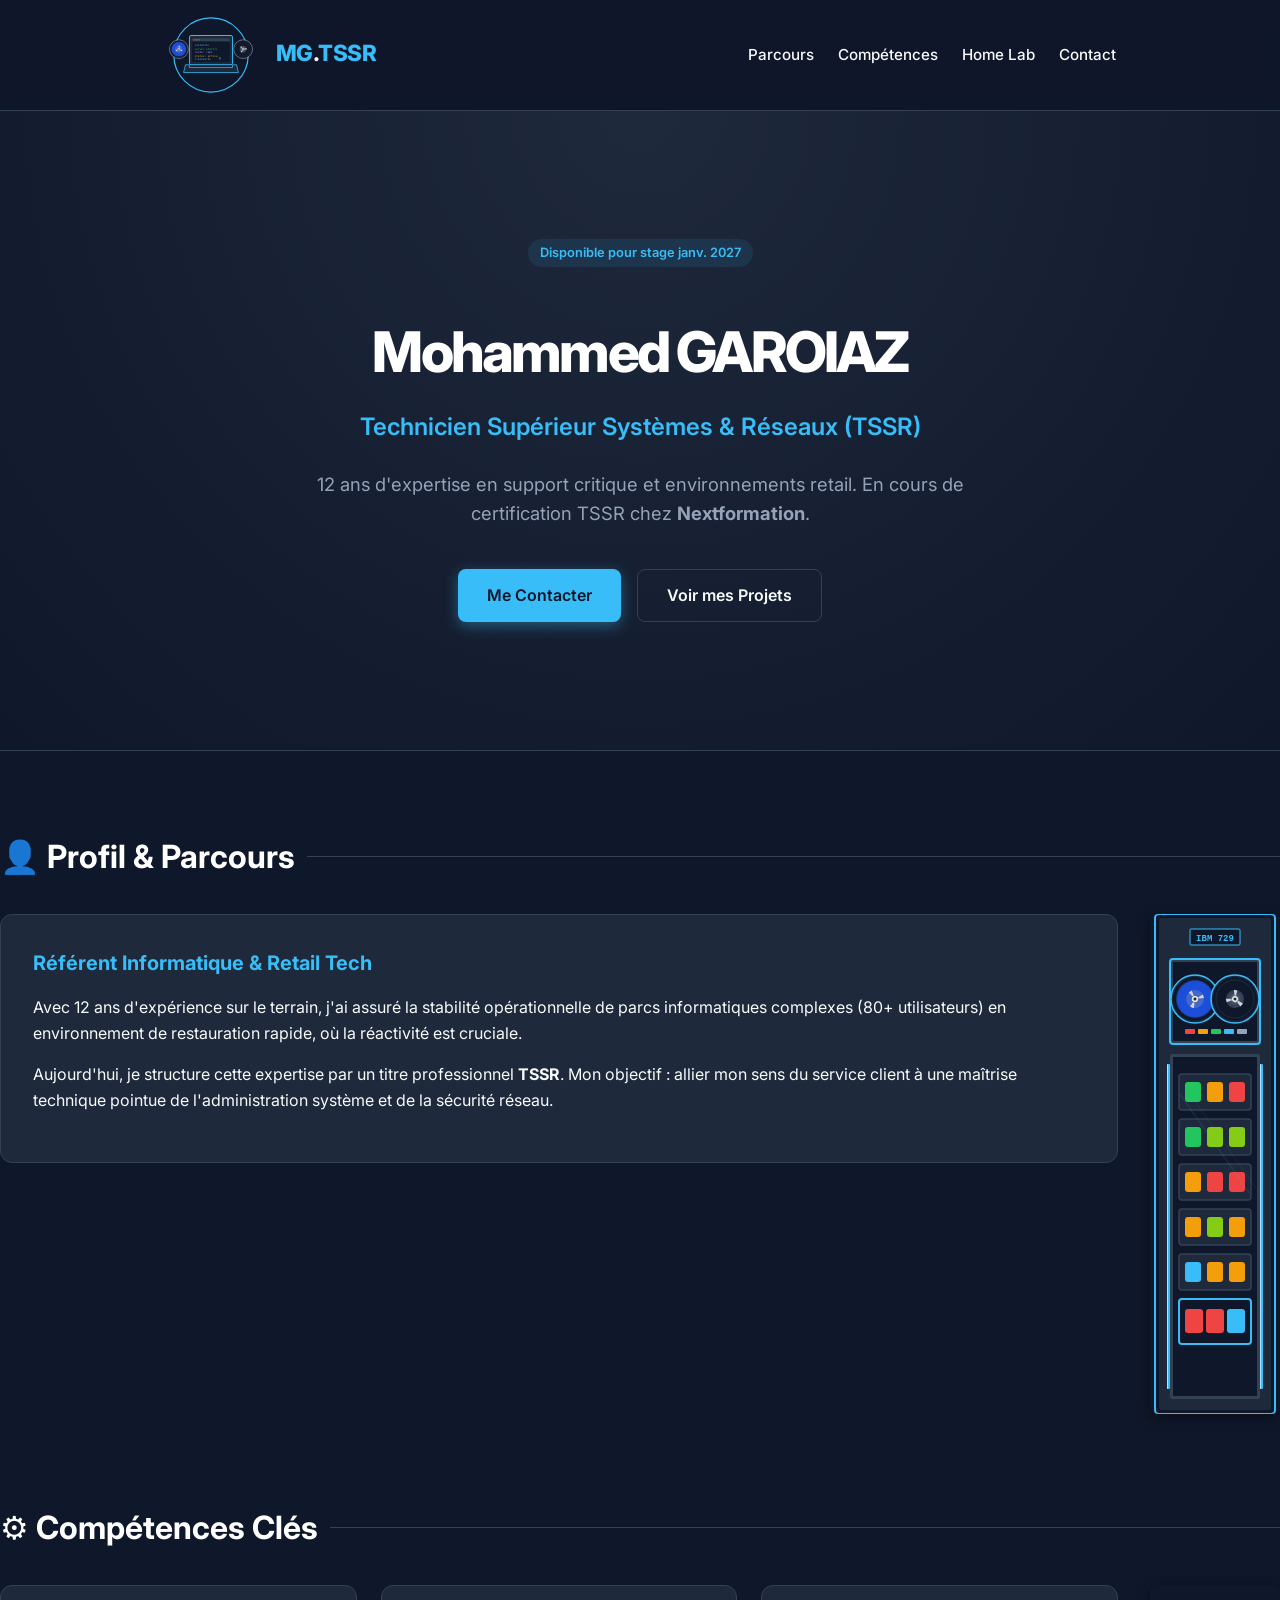
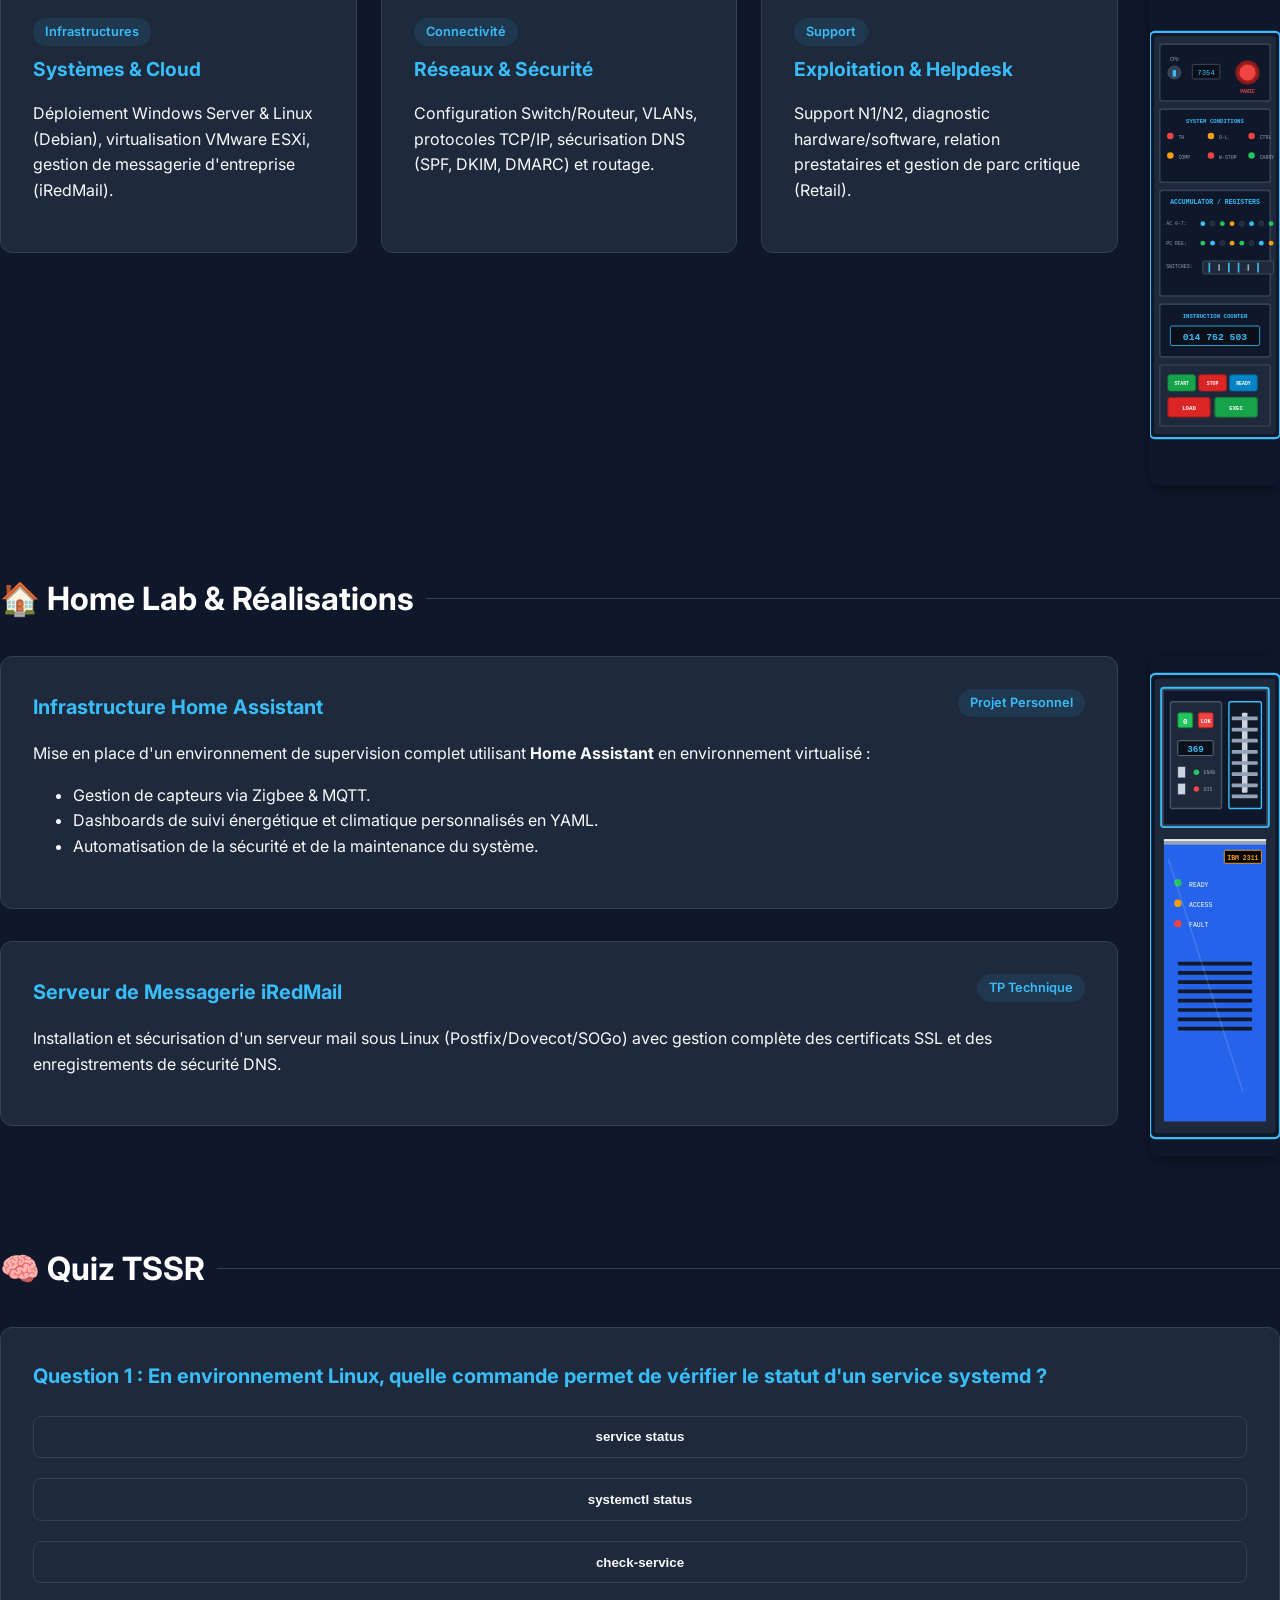
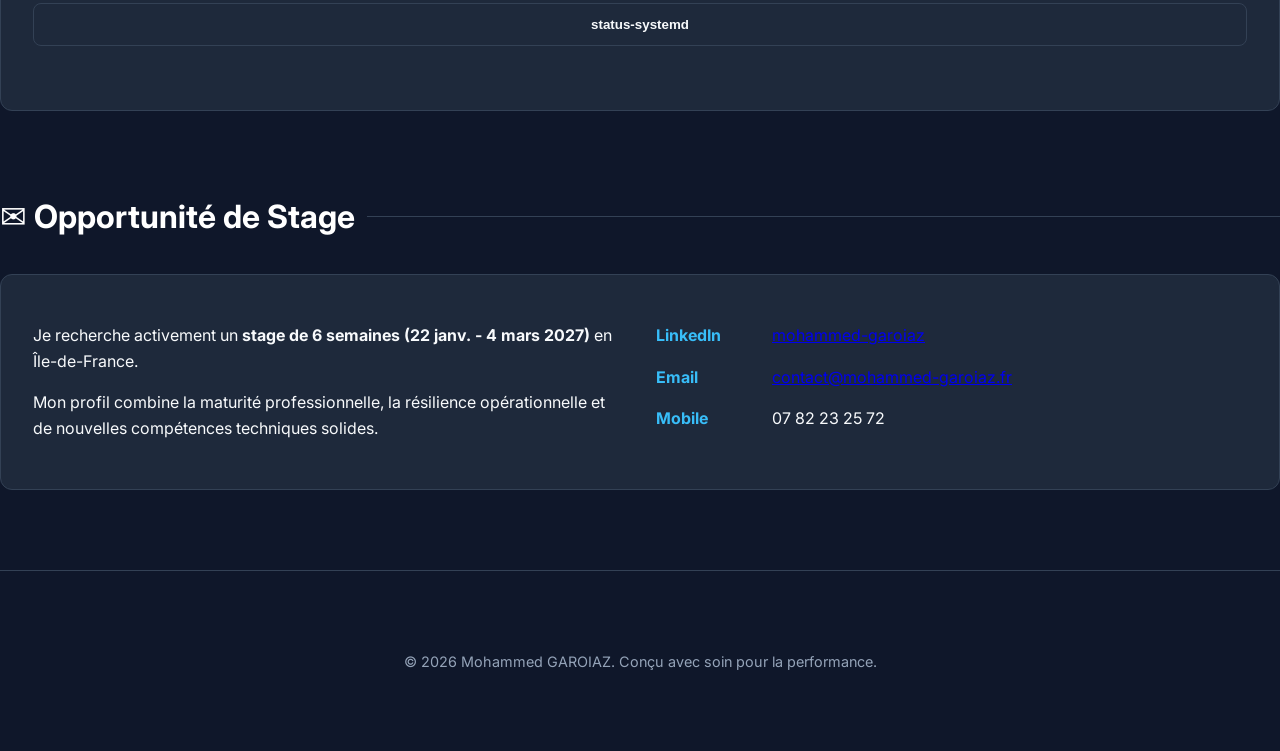
==== index.html @ 34d023e0 "Initial commit of portfolio TSSR" ====
<!DOCTYPE html>
<html lang="fr">
<head>
    <meta charset="UTF-8">
    <meta name="viewport" content="width=device-width, initial-scale=1.0">
    <meta name="description" content="Portfolio de Mohammed GAROIAZ, Technicien Supérieur Systèmes & Réseaux. Spécialiste support retail et administration réseaux.">
    <title>Mohammed GAROIAZ | Expert Systèmes & Réseaux (TSSR)</title>
    <link rel="preconnect" href="https://fonts.googleapis.com">
    <link rel="preconnect" href="https://fonts.gstatic.com" crossorigin>
    <link href="https://fonts.googleapis.com/css2?family=Inter:wght@400;500;600;700;800&display=swap" rel="stylesheet">
    <link rel="icon" type="image/svg+xml" href="assets/img/favicon.svg">
    <link rel="stylesheet" href="assets/css/style.css">
</head>
<body>
    <header>
        <nav>
            <div class="logo">
                <img src="assets/img/logo-v2.svg" alt="Logo TSSR" style="height: 78px; vertical-align: middle; margin-right: 14px;">
                MG<span style="color:white">.</span>TSSR
            </div>
            <ul>
                <li><a href="#about">Parcours</a></li>
                <li><a href="#skills">Compétences</a></li>
                <li><a href="#lab">Home Lab</a></li>
                <li><a href="#contact">Contact</a></li>
            </ul>
        </nav>
    </header>

    <section id="hero" class="hero">
        <div class="hero-content">
            <span class="badge">Disponible pour stage janv. 2027</span>
            <h1>Mohammed GAROIAZ</h1>
            <p class="subtitle">Technicien Supérieur Systèmes & Réseaux (TSSR)</p>
            <p class="tagline">12 ans d'expertise en support critique et environnements retail. En cours de certification TSSR chez <strong>Nextformation</strong>.</p>
            <div class="cta-buttons">
                <a href="#contact" class="btn primary">Me Contacter</a>
                <a href="#lab" class="btn secondary">Voir mes Projets</a>
            </div>
        </div>
    </section>

    <div class="container">
        <main>
            <!-- SECTION 1: PARCOURS -->
            <section id="about">
                <h2>👤 Profil & Parcours</h2>
                <div class="section-layout" style="display: flex; gap: 2rem; align-items: flex-start;">
                    <div style="flex-grow: 1; min-width: 0;">
                        <div class="card">
                            <h3>Référent Informatique & Retail Tech</h3>
                            <p>Avec 12 ans d'expérience sur le terrain, j'ai assuré la stabilité opérationnelle de parcs informatiques complexes (80+ utilisateurs) en environnement de restauration rapide, où la réactivité est cruciale.</p>
                            <p>Aujourd'hui, je structure cette expertise par un titre professionnel <strong>TSSR</strong>. Mon objectif : allier mon sens du service client à une maîtrise technique pointue de l'administration système et de la sécurité réseau.</p>
                        </div>
                    </div>
                    <aside style="flex-shrink: 0; position: sticky; top: 5rem;">
                        <object data="assets/img/mainframe-panel.svg" type="image/svg+xml" width="130" height="500" style="border-radius: 8px; box-shadow: 0 4px 14px rgba(0,0,0,0.4);">
                            Panneau IBM 729
                        </object>
                    </aside>
                </div>
            </section>

            <!-- SECTION 2: COMPETENCES -->
            <section id="skills">
                <h2>⚙️ Compétences Clés</h2>
                <div class="section-layout" style="display: flex; gap: 2rem; align-items: flex-start;">
                    <div style="flex-grow: 1; min-width: 0;">
                        <div class="skills-grid">
                            <div class="skill-card">
                                <span class="badge">Infrastructures</span>
                                <h3>Systèmes & Cloud</h3>
                                <p>Déploiement Windows Server & Linux (Debian), virtualisation VMware ESXi, gestion de messagerie d'entreprise (iRedMail).</p>
                            </div>
                            <div class="skill-card">
                                <span class="badge">Connectivité</span>
                                <h3>Réseaux & Sécurité</h3>
                                <p>Configuration Switch/Routeur, VLANs, protocoles TCP/IP, sécurisation DNS (SPF, DKIM, DMARC) et routage.</p>
                            </div>
                            <div class="skill-card">
                                <span class="badge">Support</span>
                                <h3>Exploitation & Helpdesk</h3>
                                <p>Support N1/N2, diagnostic hardware/software, relation prestataires et gestion de parc critique (Retail).</p>
                            </div>
                        </div>
                    </div>
                    <aside style="flex-shrink: 0; position: sticky; top: 5rem;">
                        <object data="assets/img/pdp10-console.svg" type="image/svg+xml" width="130" height="500" style="border-radius: 8px; box-shadow: 0 4px 14px rgba(0,0,0,0.4);">
                            Console PDP-10 KL10
                        </object>
                    </aside>
                </div>
            </section>

            <!-- SECTION 3: HOME LAB -->
            <section id="lab">
                <h2>🏠 Home Lab & Réalisations</h2>
                <div class="section-layout" style="display: flex; gap: 2rem; align-items: flex-start;">
                    <div style="flex-grow: 1; min-width: 0;">
                        <div class="card">
                            <div style="display:flex; justify-content:space-between; align-items:center; margin-bottom:1rem;">
                                <h3 style="margin:0;">Infrastructure Home Assistant</h3>
                                <span class="badge">Projet Personnel</span>
                            </div>
                            <p>Mise en place d'un environnement de supervision complet utilisant <strong>Home Assistant</strong> en environnement virtualisé :</p>
                            <ul>
                                <li>Gestion de capteurs via Zigbee & MQTT.</li>
                                <li>Dashboards de suivi énergétique et climatique personnalisés en YAML.</li>
                                <li>Automatisation de la sécurité et de la maintenance du système.</li>
                            </ul>
                        </div>
                        <div class="card">
                            <div style="display:flex; justify-content:space-between; align-items:center; margin-bottom:1rem;">
                                <h3 style="margin:0;">Serveur de Messagerie iRedMail</h3>
                                <span class="badge">TP Technique</span>
                            </div>
                            <p>Installation et sécurisation d'un serveur mail sous Linux (Postfix/Dovecot/SOGo) avec gestion complète des certificats SSL et des enregistrements de sécurité DNS.</p>
                        </div>
                    </div>
                    <aside style="flex-shrink: 0; position: sticky; top: 5rem;">
                        <object data="assets/img/ibm2311-disk.svg" type="image/svg+xml" width="130" height="500" style="border-radius: 8px; box-shadow: 0 4px 14px rgba(0,0,0,0.4);">
                            Disque IBM 2311
                        </object>
                    </aside>
                </div>
            </section>

            <!-- SECTION 4: QUIZ -->
            <section id="quiz">
                <h2>🧠 Quiz TSSR</h2>
                <div id="quiz-container" class="card">
                    <div id="quiz-content">
                        <h3 id="question">Chargement du quiz...</h3>
                        <div id="options" class="quiz-options"></div>
                        <div id="feedback" style="margin-top: 1rem; font-weight: 600;"></div>
                    </div>
                </div>
            </section>

            <!-- SECTION 5: CONTACT -->
            <section id="contact">
                <h2>✉️ Opportunité de Stage</h2>
                <div class="card">
                    <div class="contact-grid">
                        <div class="contact-text">
                            <p>Je recherche activement un <strong>stage de 6 semaines (22 janv. - 4 mars 2027)</strong> en Île-de-France.</p>
                            <p>Mon profil combine la maturité professionnelle, la résilience opérationnelle et de nouvelles compétences techniques solides.</p>
                        </div>
                        <div class="contact-info">
                            <p><strong>LinkedIn</strong> <a href="https://www.linkedin.com/in/mohammed-garoiaz-8609a32ba/" target="_blank">mohammed-garoiaz</a></p>
                            <p><strong>Email</strong> <a href="mailto:contact@mohammed-garoiaz.fr">contact@mohammed-garoiaz.fr</a></p>
                            <p><strong>Mobile</strong> 07 82 23 25 72</p>
                        </div>
                    </div>
                </div>
            </section>
        </main>
    </div>

    <footer>
        <p>&copy; 2026 Mohammed GAROIAZ. Conçu avec soin pour la performance.</p>
    </footer>

    <script>
        const questions = [
            { q: "En environnement Linux, quelle commande permet de vérifier le statut d'un service systemd ?", a: ["service status", "systemctl status", "check-service", "status-systemd"], correct: 1 },
            { q: "Quel est le rôle principal d'un serveur DHCP sur un réseau ?", a: ["Assigner des adresses IP automatiquement", "Résoudre les noms de domaine", "Gérer le routage des paquets", "Sécuriser les connexions VPN"], correct: 0 },
            { q: "Quelle méthode de virtualisation est considérée comme 'Type 1' (bare-metal) ?", a: ["VirtualBox", "VMware Workstation", "VMware ESXi", "QEMU"], correct: 2 },
            { q: "Dans une configuration de messagerie, quel enregistrement DNS est crucial pour prouver que le serveur est autorisé à envoyer des mails ?", a: ["CNAME", "MX", "SPF", "A"], correct: 2 },
            { q: "Quel port est utilisé par défaut pour une connexion SSH sécurisée ?", a: ["21", "80", "443", "22"], correct: 3 }
        ];

        let currentQ = 0;
        const qEl = document.getElementById('question');
        const oEl = document.getElementById('options');
        const fEl = document.getElementById('feedback');

        function loadQ() {
            const q = questions[currentQ];
            qEl.textContent = `Question ${currentQ + 1} : ${q.q}`;
            oEl.innerHTML = '';
            fEl.textContent = '';
            q.a.forEach((opt, i) => {
                const btn = document.createElement('button');
                btn.className = 'btn secondary';
                btn.style.width = '100%';
                btn.style.marginBottom = '0.5rem';
                btn.textContent = opt;
                btn.onclick = () => check(i);
                oEl.appendChild(btn);
            });
        }

        (function() {
            // Self-invoking loader
        })();

        function check(i) {
            if (i === questions[currentQ].correct) {
                fEl.textContent = "✅ Correct !";
                fEl.style.color = 'var(--success-color)';
            } else {
                fEl.textContent = `❌ Dommage ! La réponse était : ${questions[currentQ].a[questions[currentQ].correct]}`;
                fEl.style.color = '#ef4444';
            }
            setTimeout(() => {
                currentQ++;
                if (currentQ < questions.length) loadQ();
                else {
                    qEl.textContent = "Quiz terminé !";
                    oEl.innerHTML = '<button class=\"btn primary\" onclick=\"location.reload()\">Recommencer</button>';
                }
            }, 2000);
        }
        loadQ();
    </script>
</body>
</html>
---- assets/css/style.css ----
:root {
    --bg-color: #0f172a;
    --card-bg: #1e293b;
    --text-color: #f8fafc;
    --text-muted: #94a3b8;
    --accent-color: #38bdf8;
    --accent-hover: #0ea5e9;
    --border-color: #334155;
    --success-color: #22c55e;
    --container-width: 1000px;
}

* {
    box-sizing: border-box;
    scroll-behavior: smooth;
}

body {
    font-family: 'Inter', system-ui, -apple-system, sans-serif;
    background-color: var(--bg-color);
    color: var(--text-color);
    line-height: 1.6;
    margin: 0;
    padding: 0;
}

header {
    background: rgba(15, 23, 42, 0.8);
    backdrop-filter: blur(12px);
    -webkit-backdrop-filter: blur(12px);
    border-bottom: 1px solid var(--border-color);
    position: sticky;
    top: 0;
    z-index: 1000;
}

nav {
    max-width: var(--container-width);
    margin: 0 auto;
    display: flex;
    justify-content: space-between;
    align-items: center;
    padding: 1rem 1.5rem;
}

.logo {
    font-weight: 800;
    font-size: 1.4rem;
    color: var(--accent-color);
    letter-spacing: -0.025em;
}

nav ul {
    list-style: none;
    display: flex;
    gap: 1.5rem;
    margin: 0;
    padding: 0;
}

nav a {
    color: var(--text-color);
    text-decoration: none;
    font-weight: 500;
    font-size: 0.95rem;
    transition: color 0.2s, transform 0.2s;
}

nav a:hover {
    color: var(--accent-color);
}

        .main-layout {
            display: flex;
            max-width: 1150px;
            margin: 0 auto;
            gap: 2rem;
            padding: 0 1rem;
        }
        .sidebar-container {
            flex-shrink: 0;
            padding-top: 3rem;
        }
        .content-container {
            flex-grow: 1;
            min-width: 0;
        }
        @media (max-width: 900px) {
            .main-layout {
                flex-direction: column;
            }
            .sidebar-container {
                display: none; /* Cache la sidebar sur mobile si besoin */
            }
        }

.hero {
    text-align: center;
    padding: 8rem 1.5rem;
    background: radial-gradient(circle at top center, #1e293b 0%, #0f172a 100%);
    border-bottom: 1px solid var(--border-color);
}

.hero h1 {
    font-size: 3.5rem;
    font-weight: 800;
    margin-bottom: 1rem;
    color: #ffffff;
    letter-spacing: -0.05em;
    line-height: 1.1;
}

.hero .subtitle {
    font-size: 1.5rem;
    font-weight: 600;
    color: var(--accent-color);
    margin-bottom: 1.5rem;
}

.hero .tagline {
    font-size: 1.15rem;
    color: var(--text-muted);
    max-width: 700px;
    margin: 0 auto 2.5rem auto;
}

.cta-buttons {
    display: flex;
    gap: 1rem;
    justify-content: center;
    flex-wrap: wrap;
}

.btn {
    padding: 0.8rem 1.8rem;
    border-radius: 8px;
    text-decoration: none;
    font-weight: 600;
    transition: all 0.2s ease;
    display: inline-flex;
    align-items: center;
    justify-content: center;
}

.btn.primary {
    background-color: var(--accent-color);
    color: #0f172a;
    box-shadow: 0 4px 14px 0 rgba(56, 189, 248, 0.39);
}

.btn.primary:hover {
    background-color: var(--accent-hover);
    transform: translateY(-2px);
}

.btn.secondary {
    background-color: transparent;
    border: 1.5px solid var(--border-color);
    color: var(--text-color);
}

.btn.secondary:hover {
    background-color: var(--card-bg);
    border-color: var(--accent-color);
}

section {
    margin-bottom: 5rem;
}

section h2 {
    font-size: 2rem;
    font-weight: 700;
    margin-bottom: 2rem;
    color: #ffffff;
    display: flex;
    align-items: center;
    gap: 0.75rem;
}

section h2::after {
    content: '';
    flex-grow: 1;
    height: 1px;
    background: var(--border-color);
}

.card {
    background-color: var(--card-bg);
    border: 1px solid var(--border-color);
    border-radius: 12px;
    padding: 2rem;
    margin-bottom: 2rem;
    transition: transform 0.3s ease, border-color 0.3s ease;
}

.card:hover {
    border-color: var(--accent-color);
}

.card h3 {
    margin-top: 0;
    font-size: 1.25rem;
    color: var(--accent-color);
    margin-bottom: 1rem;
}

.skills-grid {
    display: grid;
    grid-template-columns: repeat(auto-fit, minmax(280px, 1fr));
    gap: 1.5rem;
}

.skill-card {
    background-color: var(--card-bg);
    border: 1px solid var(--border-color);
    border-radius: 12px;
    padding: 2rem;
    transition: all 0.3s ease;
}

.skill-card:hover {
    transform: translateY(-5px);
    border-color: var(--accent-color);
}

.skill-card h3 {
    color: var(--accent-color);
    margin-top: 0;
    margin-bottom: 1rem;
    font-size: 1.2rem;
}

.contact-grid {
    display: grid;
    grid-template-columns: 1fr 1fr;
    gap: 2rem;
}

@media (max-width: 768px) {
    .contact-grid {
        grid-template-columns: 1fr;
    }
    .hero h1 {
        font-size: 2.5rem;
    }
    nav ul {
        display: none;
    }
}

.contact-info p {
    display: flex;
    align-items: center;
    gap: 1rem;
    margin-bottom: 1rem;
}

.contact-info strong {
    color: var(--accent-color);
    min-width: 100px;
}

footer {
    text-align: center;
    padding: 4rem 2rem;
    border-top: 1px solid var(--border-color);
    color: var(--text-muted);
    font-size: 0.9rem;
}

.badge {
    background: rgba(56, 189, 248, 0.1);
    color: var(--accent-color);
    padding: 0.25rem 0.75rem;
    border-radius: 9999px;
    font-size: 0.8rem;
    font-weight: 600;
    display: inline-block;
    margin-bottom: 0.5rem;
}

.quiz-options {
    display: flex;
    flex-direction: column;
    gap: 0.75rem;
    margin-top: 1.5rem;
}


/* Quiz Section Styles */
.quiz-card {
    background-color: var(--card-bg);
    border: 1px solid var(--border-color);
    border-radius: 12px;
    padding: 2rem;
    margin-bottom: 2rem;
}

.quiz-question {
    font-size: 1.1rem;
    font-weight: 600;
    margin-bottom: 1.5rem;
    color: #ffffff;
}

.quiz-options {
    display: flex;
    flex-direction: column;
    gap: 0.75rem;
    margin-bottom: 1.5rem;
}

.quiz-option {
    background: rgba(15, 23, 42, 0.6);
    border: 1px solid var(--border-color);
    border-radius: 8px;
    padding: 0.8rem 1.2rem;
    color: var(--text-color);
    cursor: pointer;
    text-align: left;
    font-size: 0.95rem;
    transition: all 0.2s ease;
}

.quiz-option:hover:not(:disabled) {
    border-color: var(--accent-color);
    background: rgba(56, 189, 248, 0.05);
}

.quiz-option.correct {
    background: rgba(34, 197, 94, 0.15);
    border-color: #22c55e;
    color: #4ade80;
}

.quiz-option.incorrect {
    background: rgba(239, 68, 68, 0.15);
    border-color: #ef4444;
    color: #f87171;
}

.quiz-feedback {
    font-weight: 600;
    margin-bottom: 1rem;
    min-height: 1.5rem;
}

.quiz-score {
    font-size: 1.2rem;
    font-weight: 700;
    color: var(--accent-color);
    text-align: center;
    margin-bottom: 1rem;
}
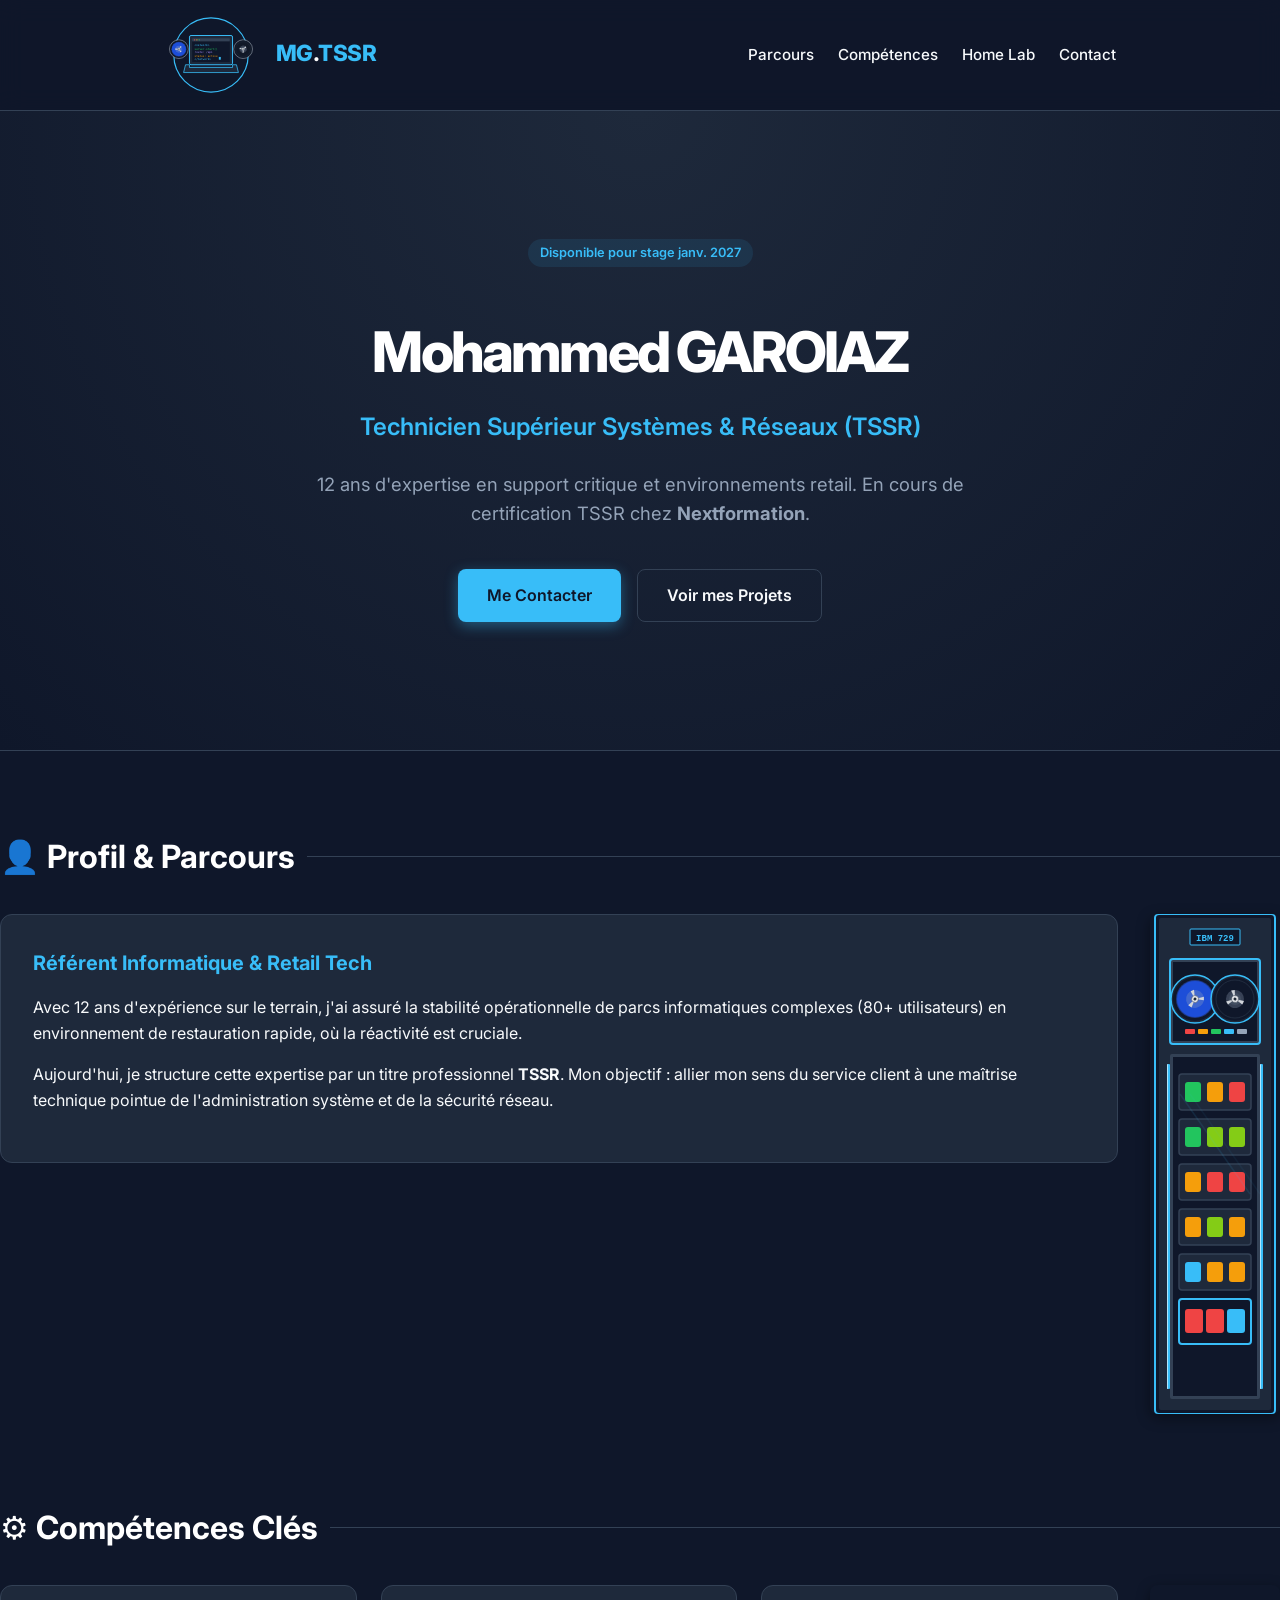
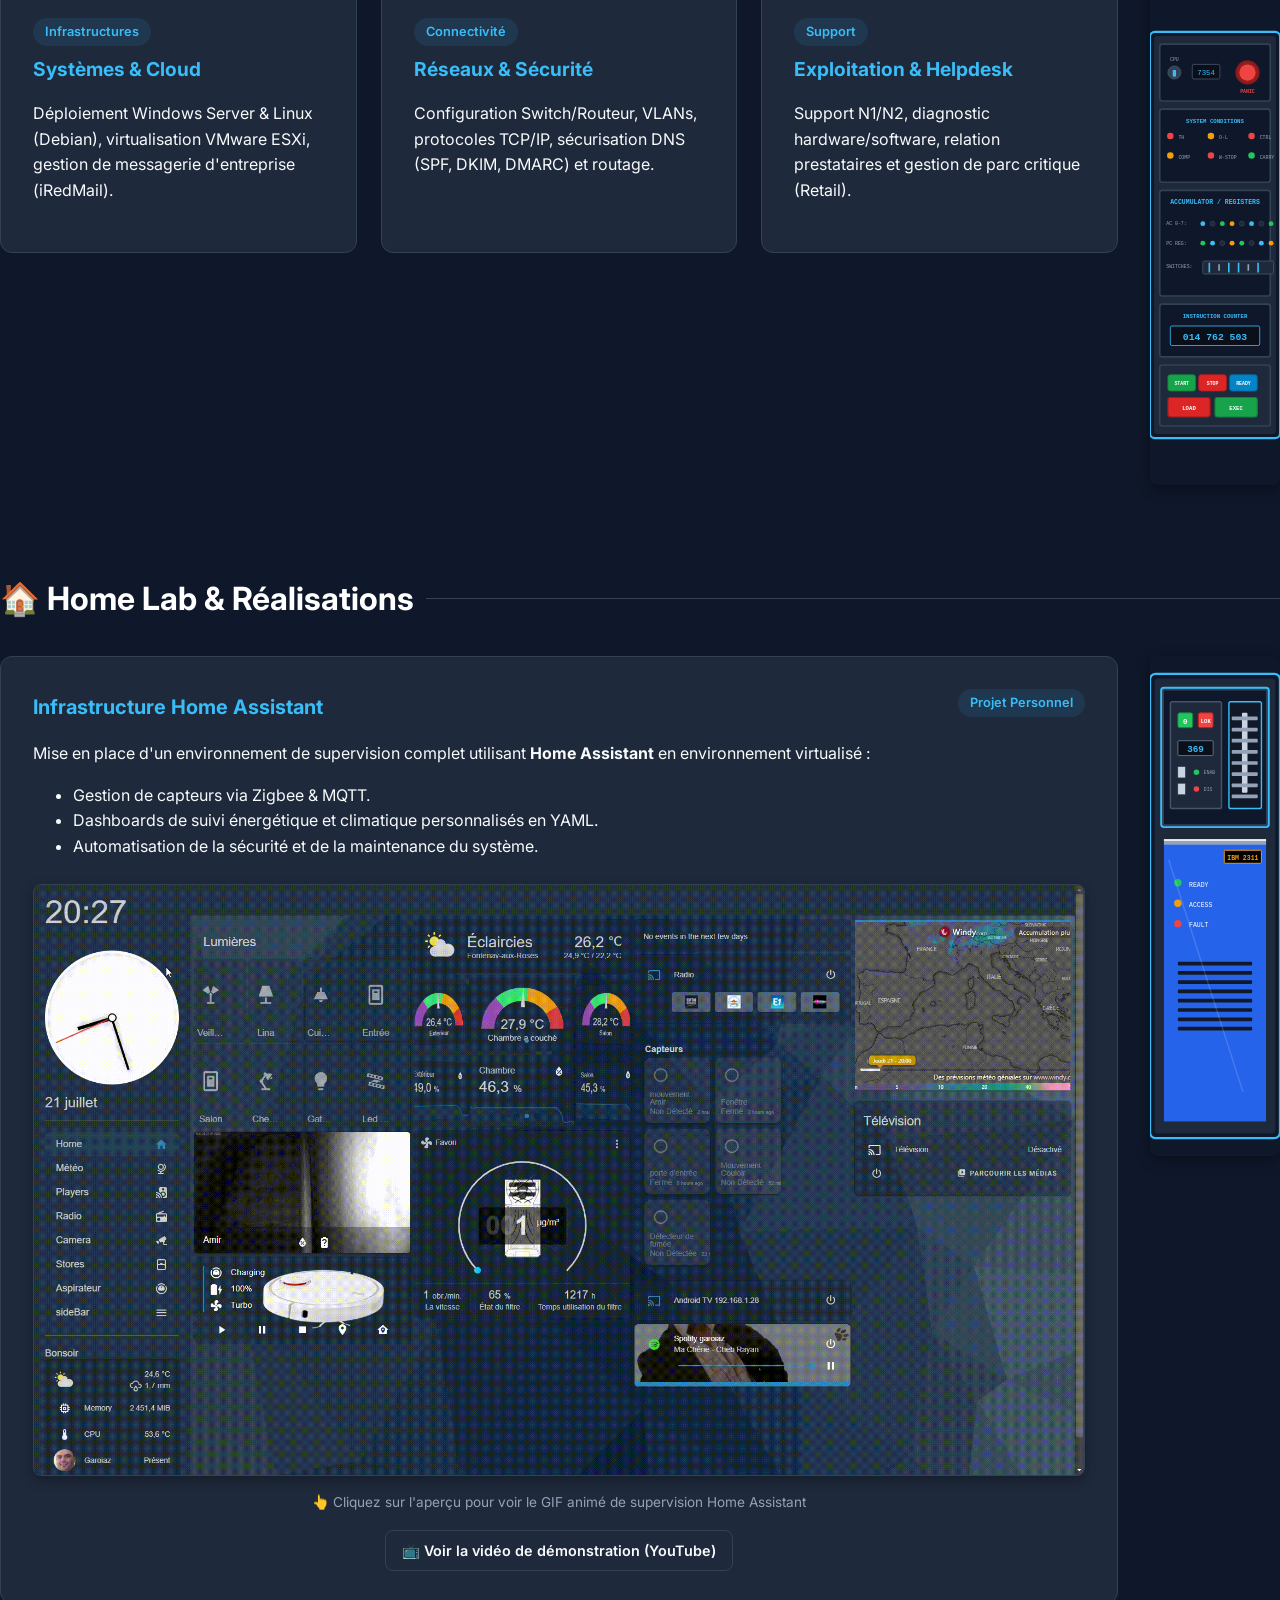
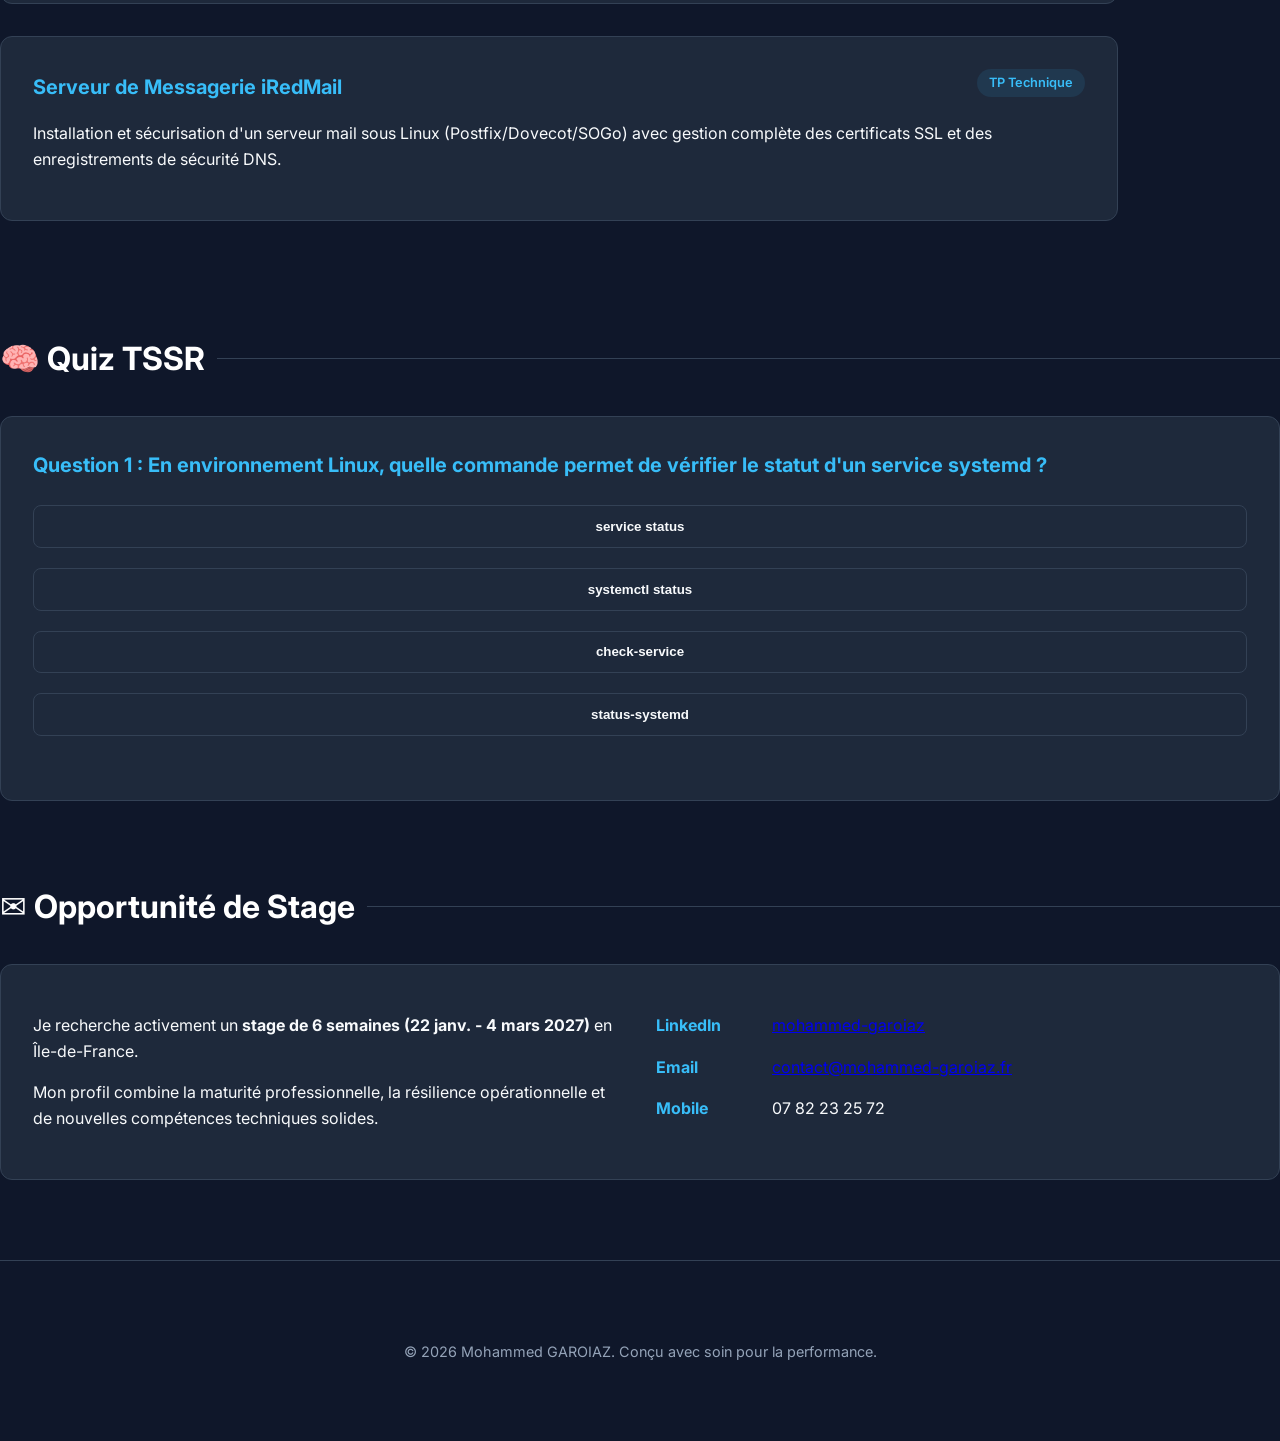
==== commit d20c0fd0: "Add Home Assistant animated GIF and YouTube video link" ====
--- a/index.html
+++ b/index.html
@@ -108,6 +108,17 @@
                                 <li>Dashboards de suivi énergétique et climatique personnalisés en YAML.</li>
                                 <li>Automatisation de la sécurité et de la maintenance du système.</li>
                             </ul>
+                            <div style="margin-top: 1.5rem; text-align: center;">
+                                <a href="assets/img/homeassistant.gif" target="_blank" style="display: inline-block;">
+                                    <img src="assets/img/homeassistant.gif" alt="Dashboard Home Assistant" style="max-width: 100%; height: auto; border-radius: 8px; border: 1px solid var(--border-color); box-shadow: 0 4px 12px rgba(0,0,0,0.3);">
+                                </a>
+                                <p style="font-size: 0.85rem; color: var(--text-muted); margin-top: 0.5rem;">👆 Cliquez sur l'aperçu pour voir le GIF animé de supervision Home Assistant</p>
+                            </div>
+                            <div style="margin-top: 1rem; text-align: center;">
+                                <a href="https://www.youtube.com/watch?v=3jp8_pc7W4w" target="_blank" class="btn secondary" style="font-size: 0.9rem; padding: 0.5rem 1rem;">
+                                    📺 Voir la vidéo de démonstration (YouTube)
+                                </a>
+                            </div>
                         </div>
                         <div class="card">
                             <div style="display:flex; justify-content:space-between; align-items:center; margin-bottom:1rem;">
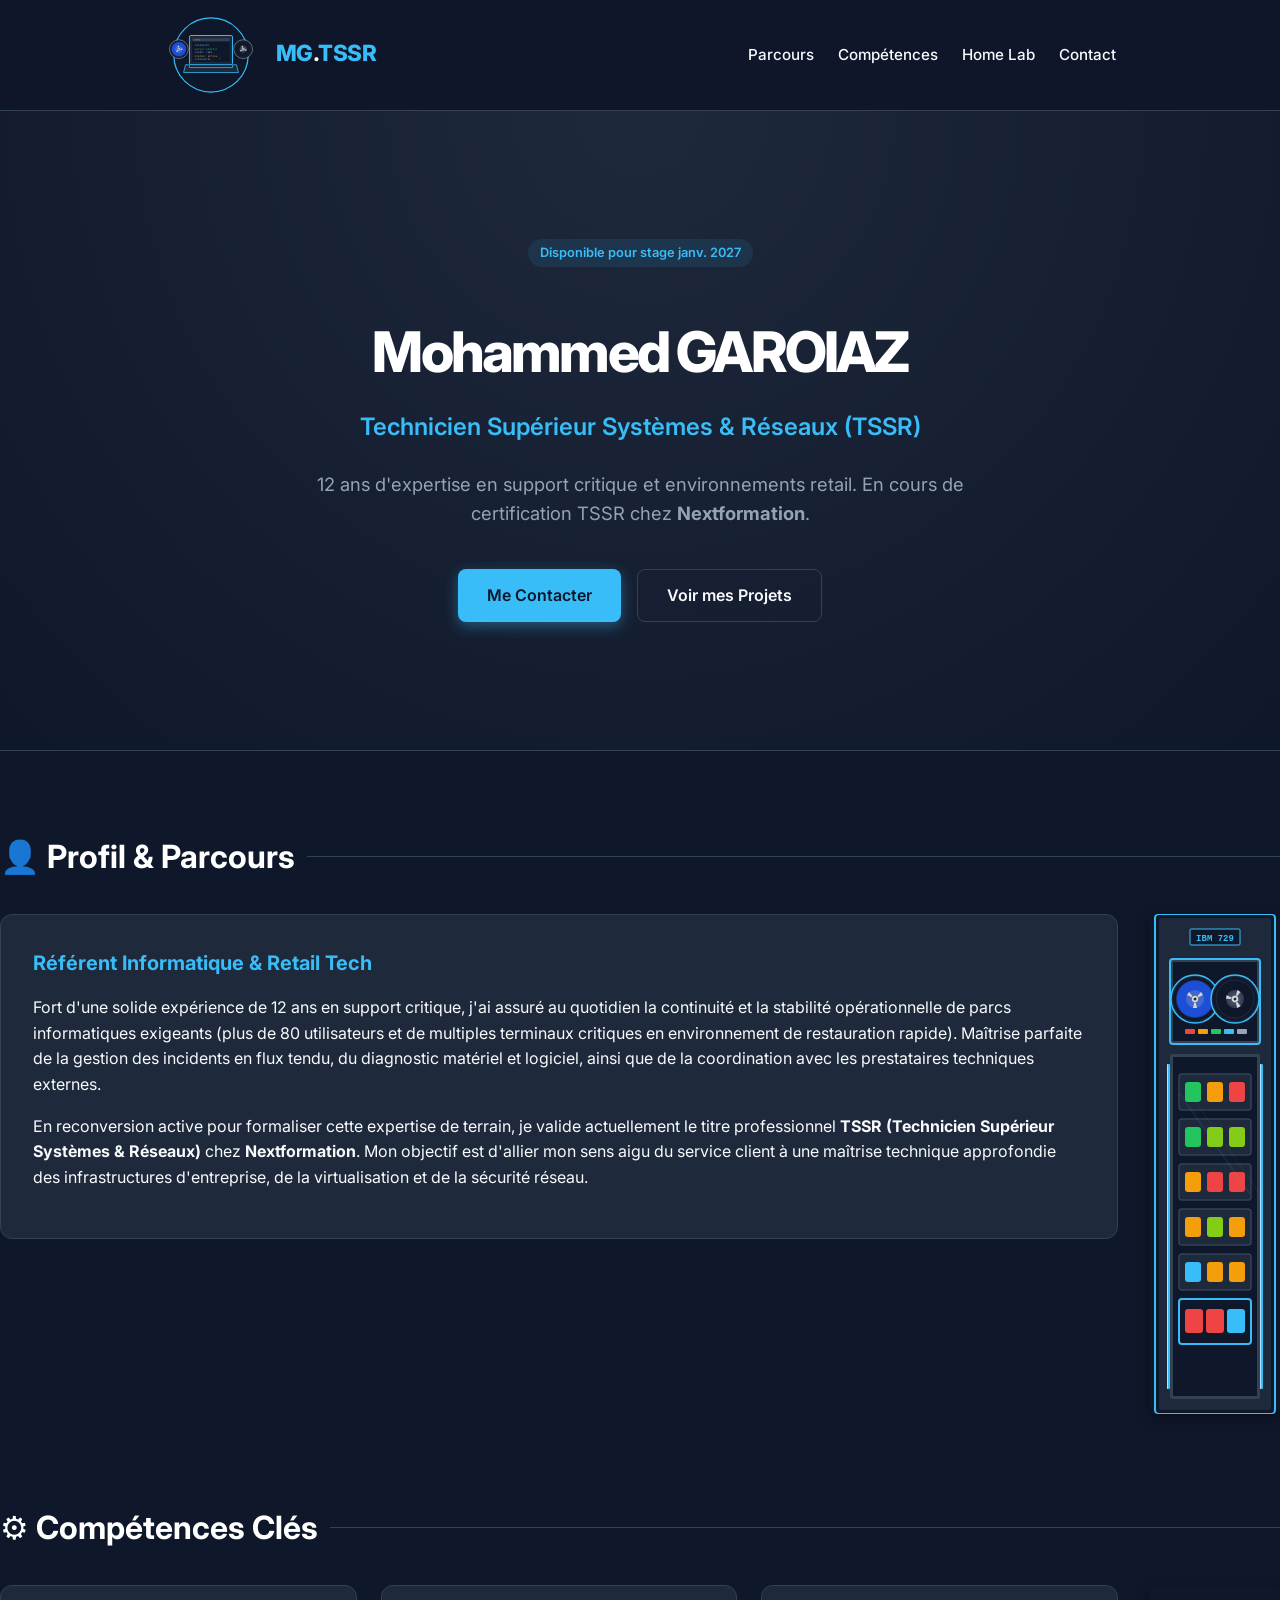
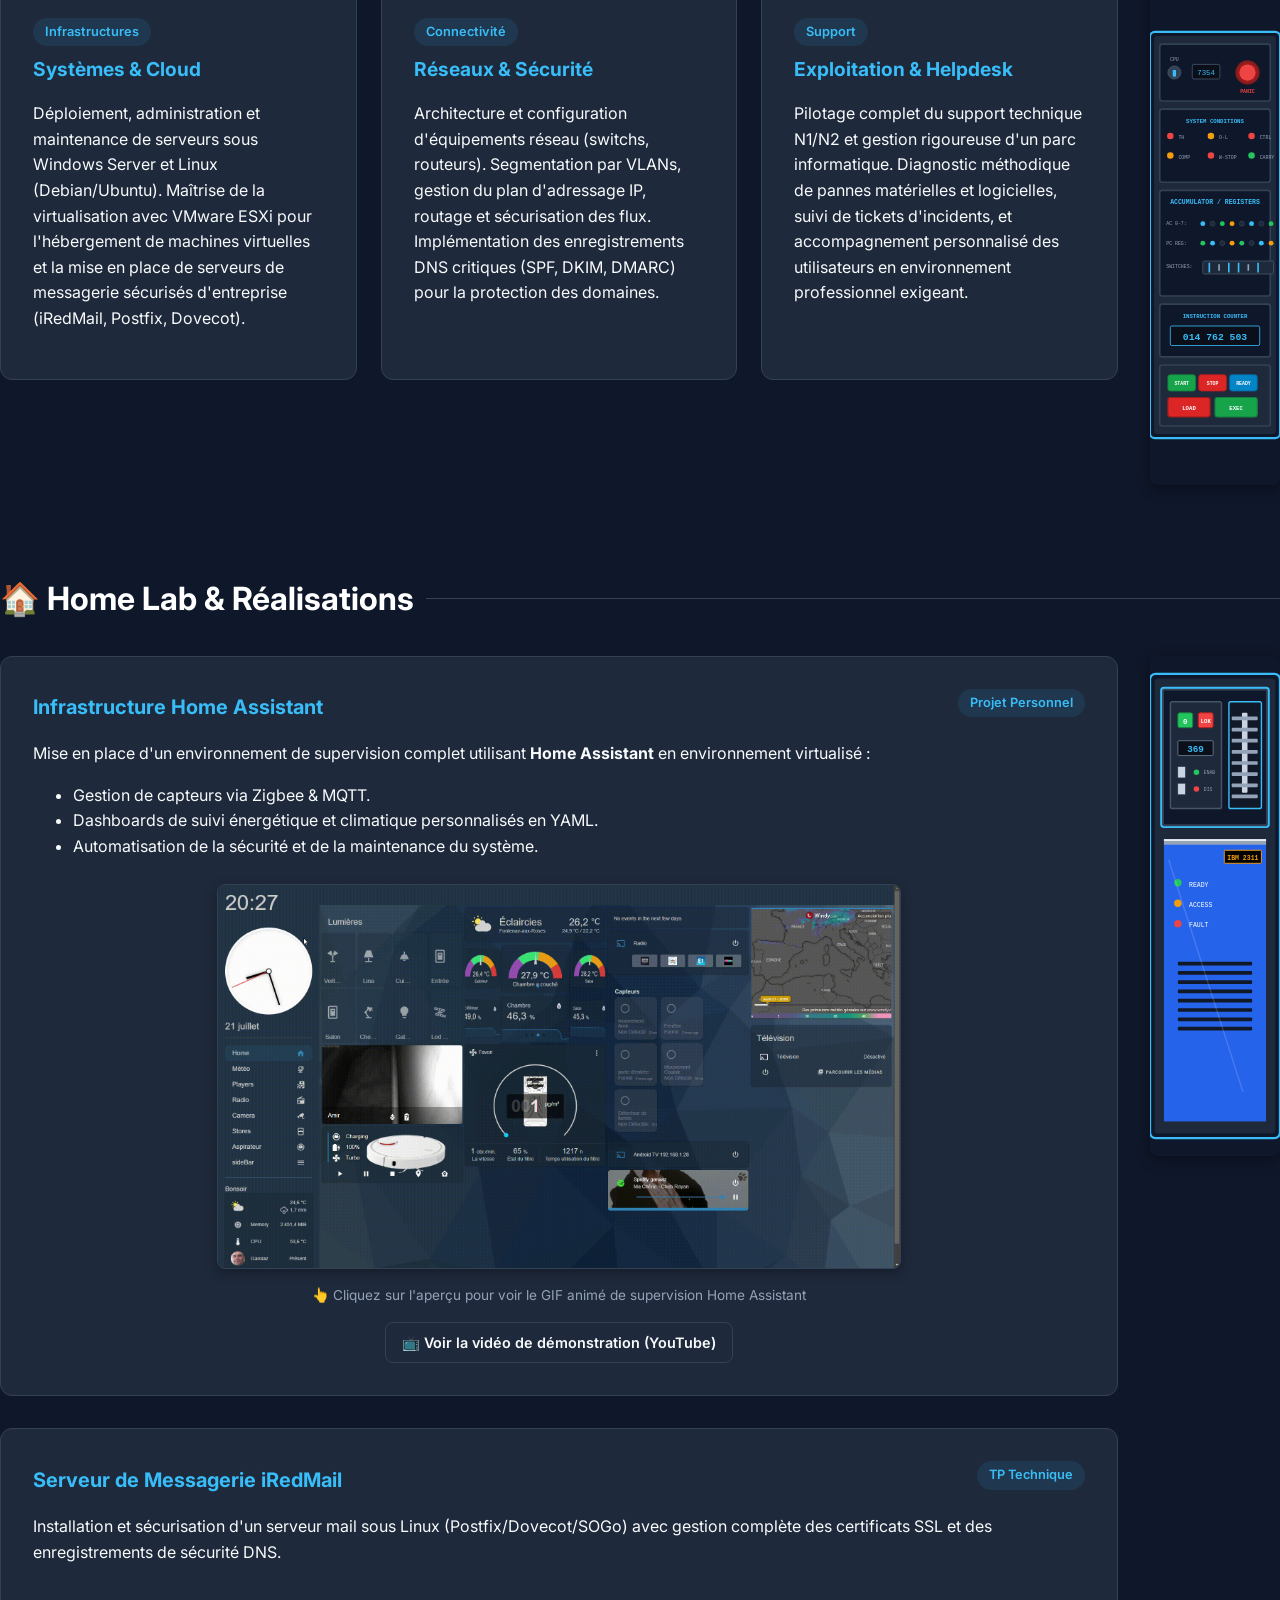
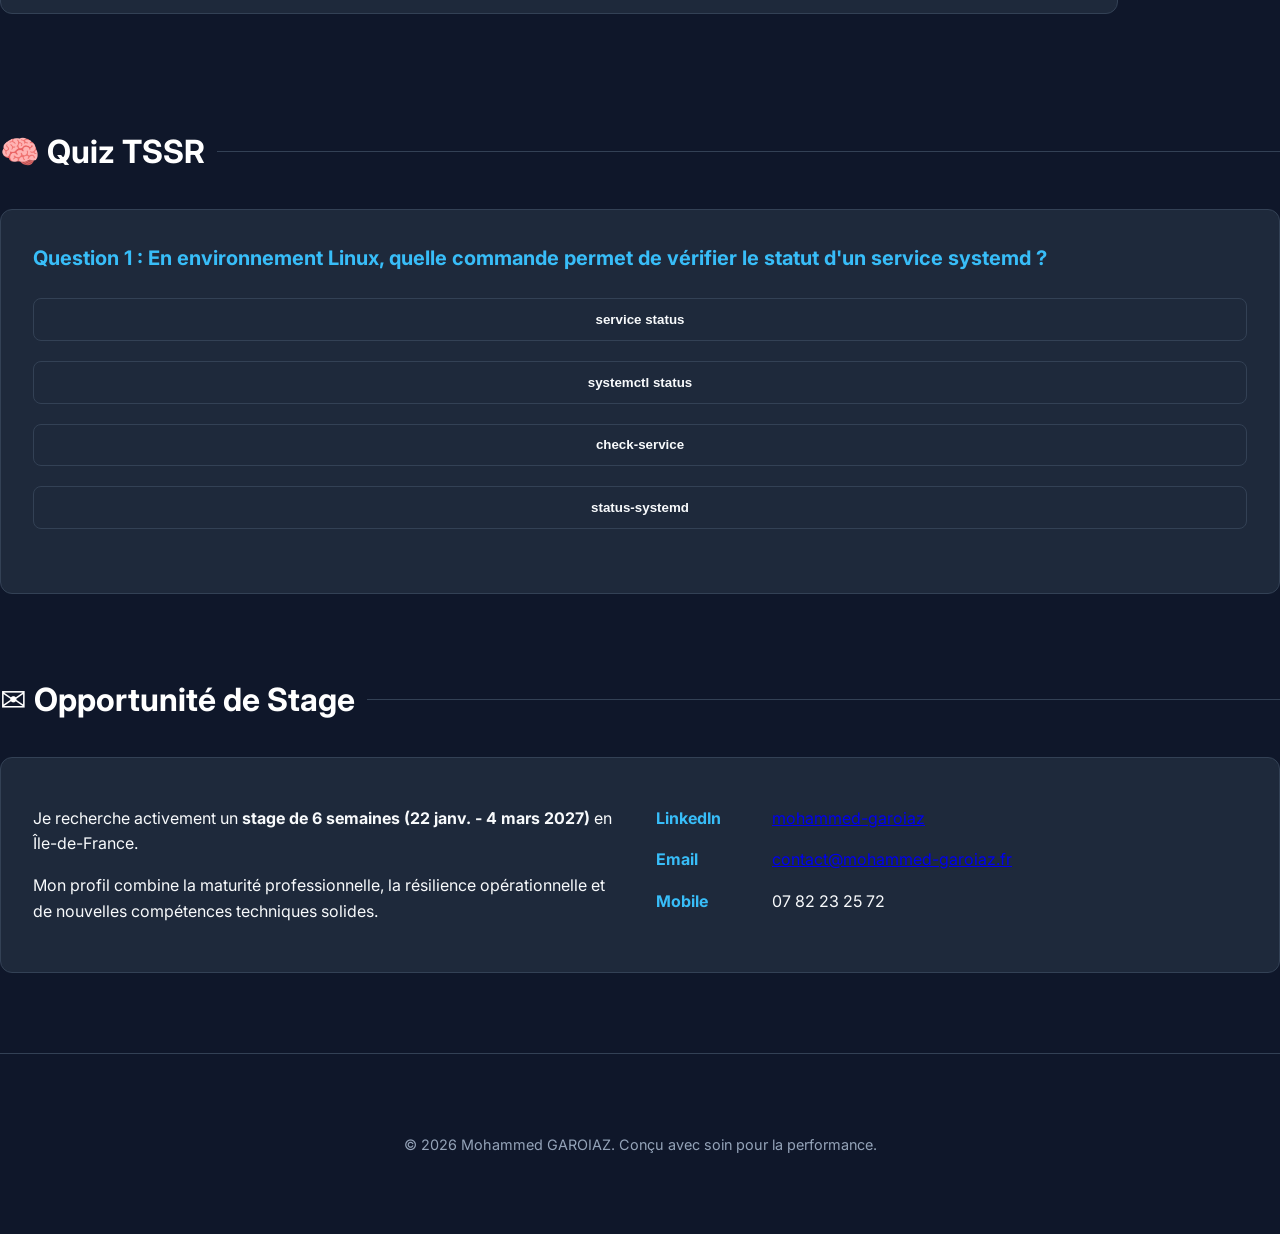
==== commit c67d3a34: "Resize Home Assistant GIF to 65% width and enrich text in profile & skills sections" ====
--- a/index.html
+++ b/index.html
@@ -47,11 +47,11 @@
                 <h2>👤 Profil & Parcours</h2>
                 <div class="section-layout" style="display: flex; gap: 2rem; align-items: flex-start;">
                     <div style="flex-grow: 1; min-width: 0;">
-                        <div class="card">
-                            <h3>Référent Informatique & Retail Tech</h3>
-                            <p>Avec 12 ans d'expérience sur le terrain, j'ai assuré la stabilité opérationnelle de parcs informatiques complexes (80+ utilisateurs) en environnement de restauration rapide, où la réactivité est cruciale.</p>
-                            <p>Aujourd'hui, je structure cette expertise par un titre professionnel <strong>TSSR</strong>. Mon objectif : allier mon sens du service client à une maîtrise technique pointue de l'administration système et de la sécurité réseau.</p>
-                        </div>
+                            <div class="card">
+                                <h3>Référent Informatique & Retail Tech</h3>
+                                <p>Fort d'une solide expérience de 12 ans en support critique, j'ai assuré au quotidien la continuité et la stabilité opérationnelle de parcs informatiques exigeants (plus de 80 utilisateurs et de multiples terminaux critiques en environnement de restauration rapide). Maîtrise parfaite de la gestion des incidents en flux tendu, du diagnostic matériel et logiciel, ainsi que de la coordination avec les prestataires techniques externes.</p>
+                                <p>En reconversion active pour formaliser cette expertise de terrain, je valide actuellement le titre professionnel <strong>TSSR (Technicien Supérieur Systèmes & Réseaux)</strong> chez <strong>Nextformation</strong>. Mon objectif est d'allier mon sens aigu du service client à une maîtrise technique approfondie des infrastructures d'entreprise, de la virtualisation et de la sécurité réseau.</p>
+                            </div>
                     </div>
                     <aside style="flex-shrink: 0; position: sticky; top: 5rem;">
                         <object data="assets/img/mainframe-panel.svg" type="image/svg+xml" width="130" height="500" style="border-radius: 8px; box-shadow: 0 4px 14px rgba(0,0,0,0.4);">
@@ -70,17 +70,17 @@
                             <div class="skill-card">
                                 <span class="badge">Infrastructures</span>
                                 <h3>Systèmes & Cloud</h3>
-                                <p>Déploiement Windows Server & Linux (Debian), virtualisation VMware ESXi, gestion de messagerie d'entreprise (iRedMail).</p>
+                                <p>Déploiement, administration et maintenance de serveurs sous Windows Server et Linux (Debian/Ubuntu). Maîtrise de la virtualisation avec VMware ESXi pour l'hébergement de machines virtuelles et la mise en place de serveurs de messagerie sécurisés d'entreprise (iRedMail, Postfix, Dovecot).</p>
                             </div>
                             <div class="skill-card">
                                 <span class="badge">Connectivité</span>
                                 <h3>Réseaux & Sécurité</h3>
-                                <p>Configuration Switch/Routeur, VLANs, protocoles TCP/IP, sécurisation DNS (SPF, DKIM, DMARC) et routage.</p>
+                                <p>Architecture et configuration d'équipements réseau (switchs, routeurs). Segmentation par VLANs, gestion du plan d'adressage IP, routage et sécurisation des flux. Implémentation des enregistrements DNS critiques (SPF, DKIM, DMARC) pour la protection des domaines.</p>
                             </div>
                             <div class="skill-card">
                                 <span class="badge">Support</span>
                                 <h3>Exploitation & Helpdesk</h3>
-                                <p>Support N1/N2, diagnostic hardware/software, relation prestataires et gestion de parc critique (Retail).</p>
+                                <p>Pilotage complet du support technique N1/N2 et gestion rigoureuse d'un parc informatique. Diagnostic méthodique de pannes matérielles et logicielles, suivi de tickets d'incidents, et accompagnement personnalisé des utilisateurs en environnement professionnel exigeant.</p>
                             </div>
                         </div>
                     </div>
@@ -110,7 +110,7 @@
                             </ul>
                             <div style="margin-top: 1.5rem; text-align: center;">
                                 <a href="assets/img/homeassistant.gif" target="_blank" style="display: inline-block;">
-                                    <img src="assets/img/homeassistant.gif" alt="Dashboard Home Assistant" style="max-width: 100%; height: auto; border-radius: 8px; border: 1px solid var(--border-color); box-shadow: 0 4px 12px rgba(0,0,0,0.3);">
+                                    <img src="assets/img/homeassistant.gif" alt="Dashboard Home Assistant" style="max-width: 65%; height: auto; border-radius: 8px; border: 1px solid var(--border-color); box-shadow: 0 4px 12px rgba(0,0,0,0.3);">
                                 </a>
                                 <p style="font-size: 0.85rem; color: var(--text-muted); margin-top: 0.5rem;">👆 Cliquez sur l'aperçu pour voir le GIF animé de supervision Home Assistant</p>
                             </div>
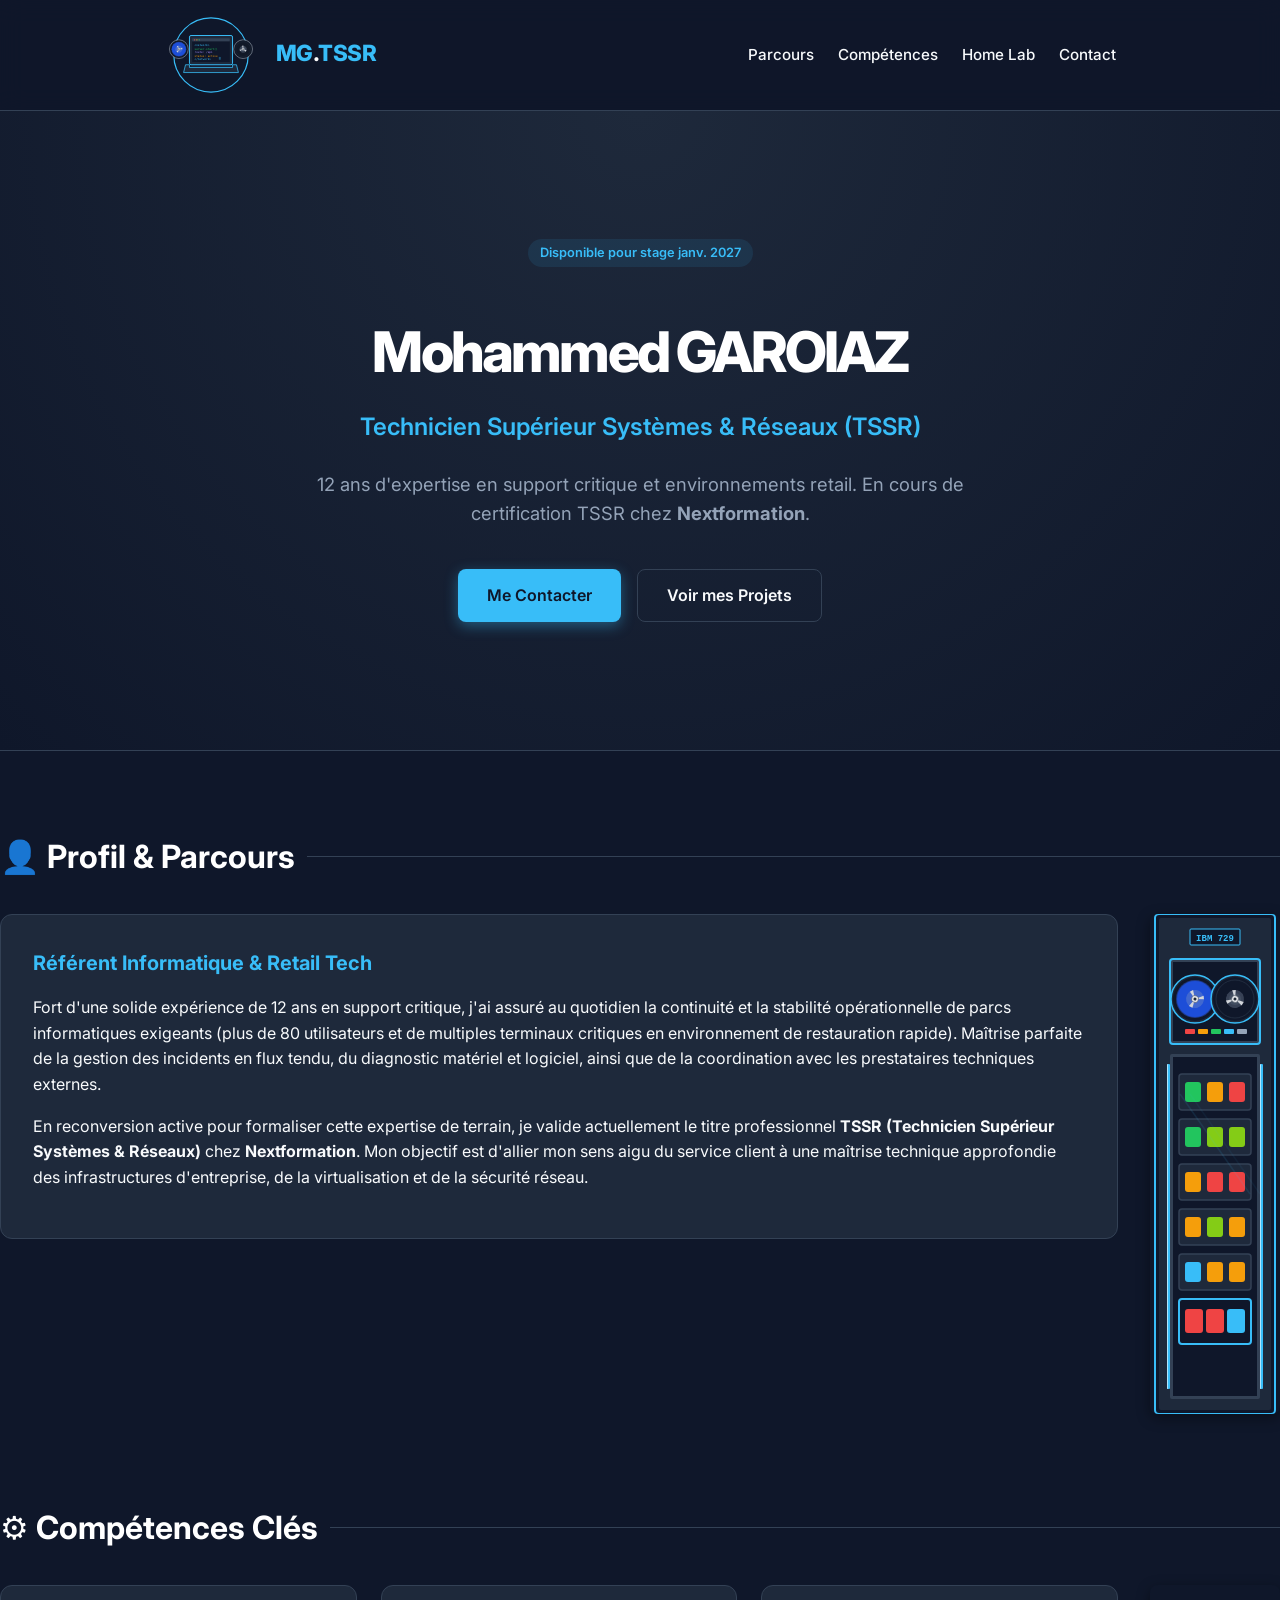
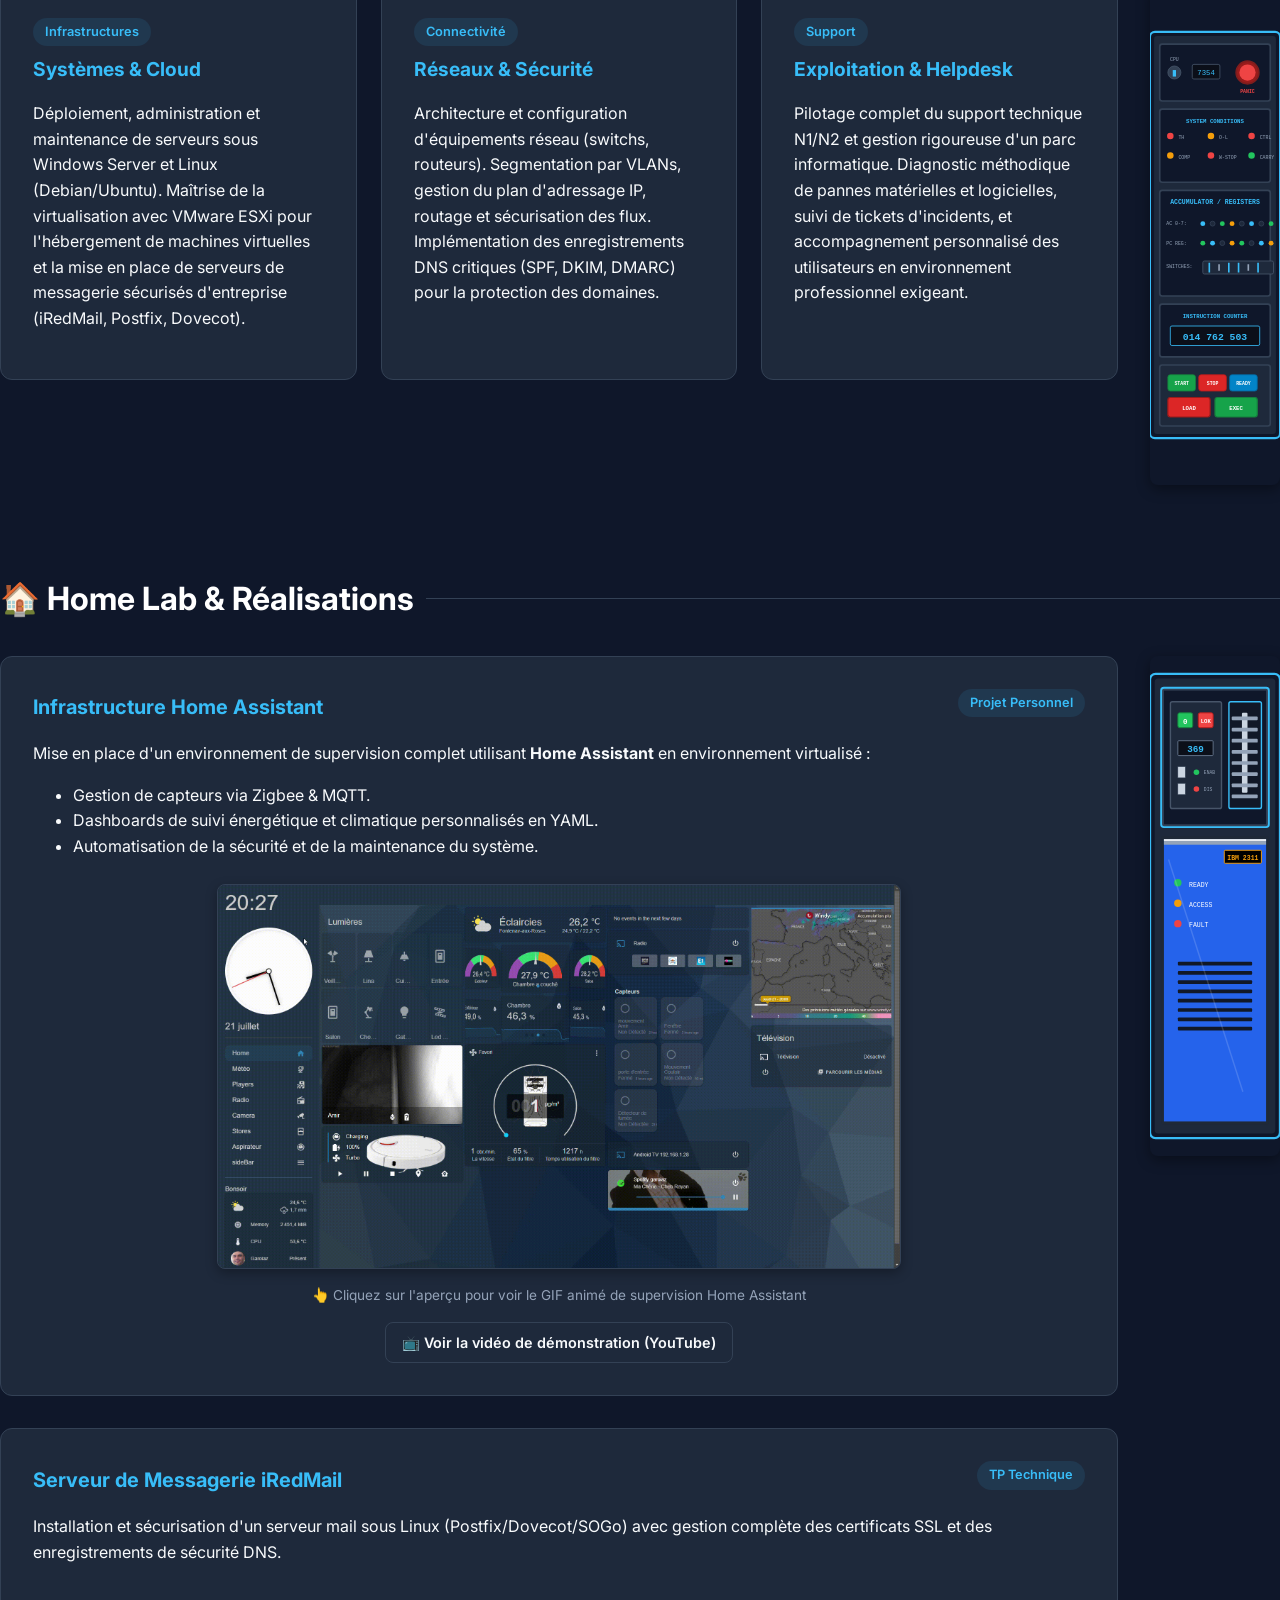
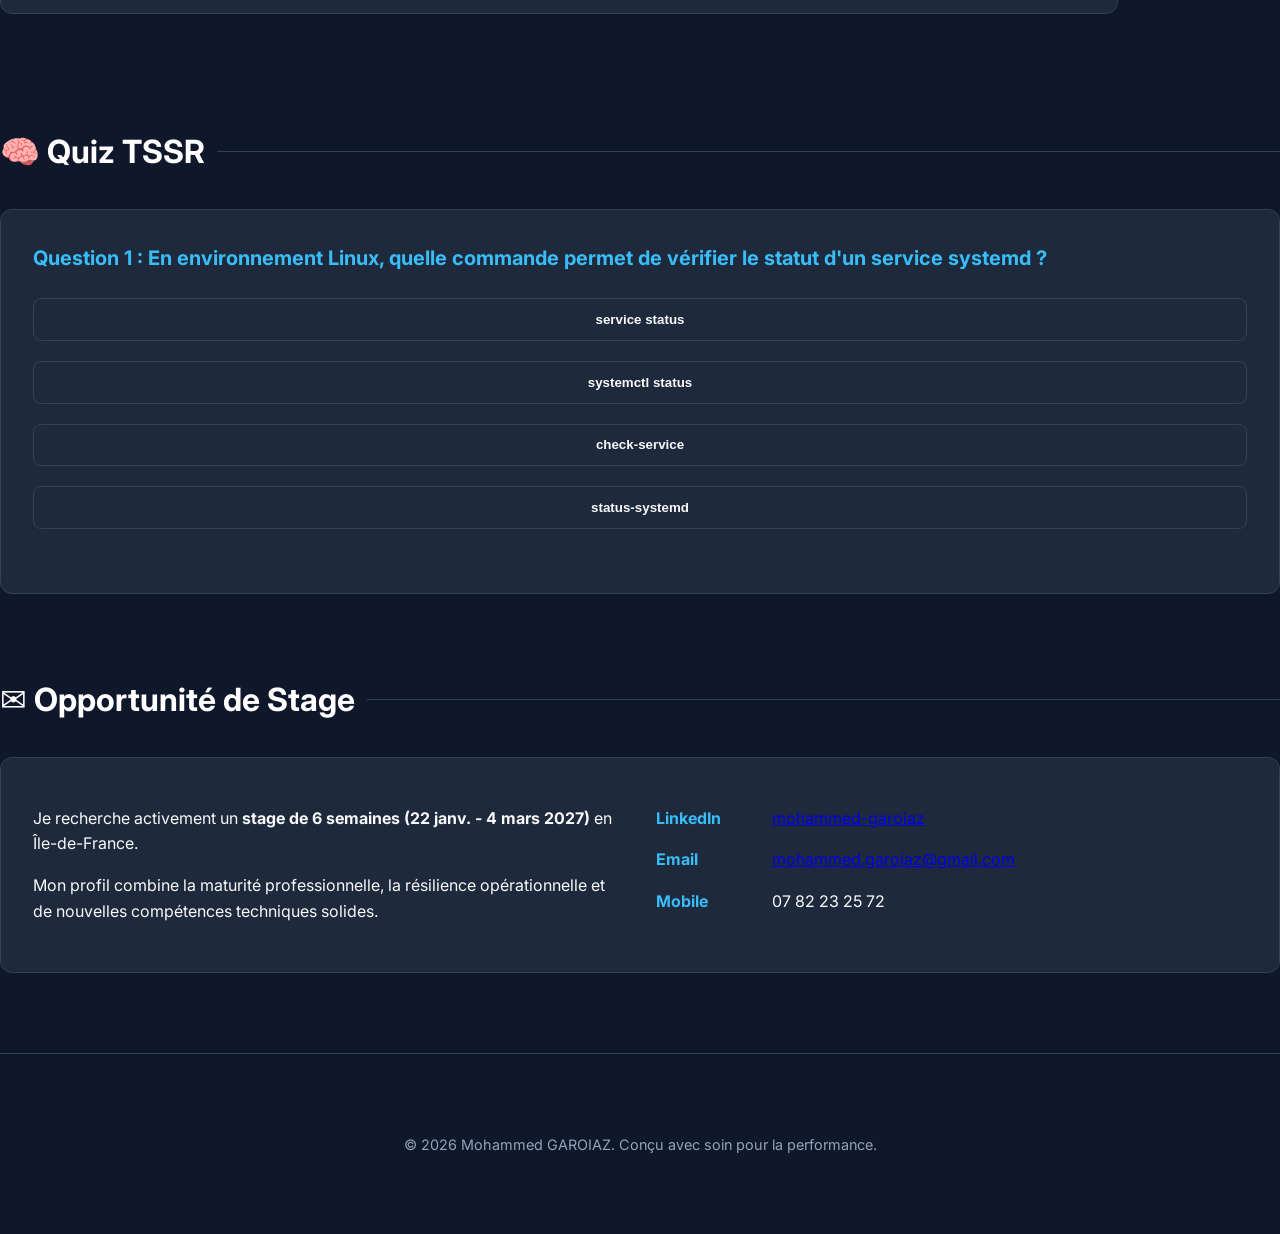
==== commit a22c7e5e: "fix(contact): update email address to mohammed.garoiaz@gmail.com" ====
--- a/index.html
+++ b/index.html
@@ -159,7 +159,7 @@
                         </div>
                         <div class="contact-info">
                             <p><strong>LinkedIn</strong> <a href="https://www.linkedin.com/in/mohammed-garoiaz-8609a32ba/" target="_blank">mohammed-garoiaz</a></p>
-                            <p><strong>Email</strong> <a href="mailto:contact@mohammed-garoiaz.fr">contact@mohammed-garoiaz.fr</a></p>
+                            <p><strong>Email</strong> <a href="mailto:mohammed.garoiaz@gmail.com">mohammed.garoiaz@gmail.com</a></p>
                             <p><strong>Mobile</strong> 07 82 23 25 72</p>
                         </div>
                     </div>
